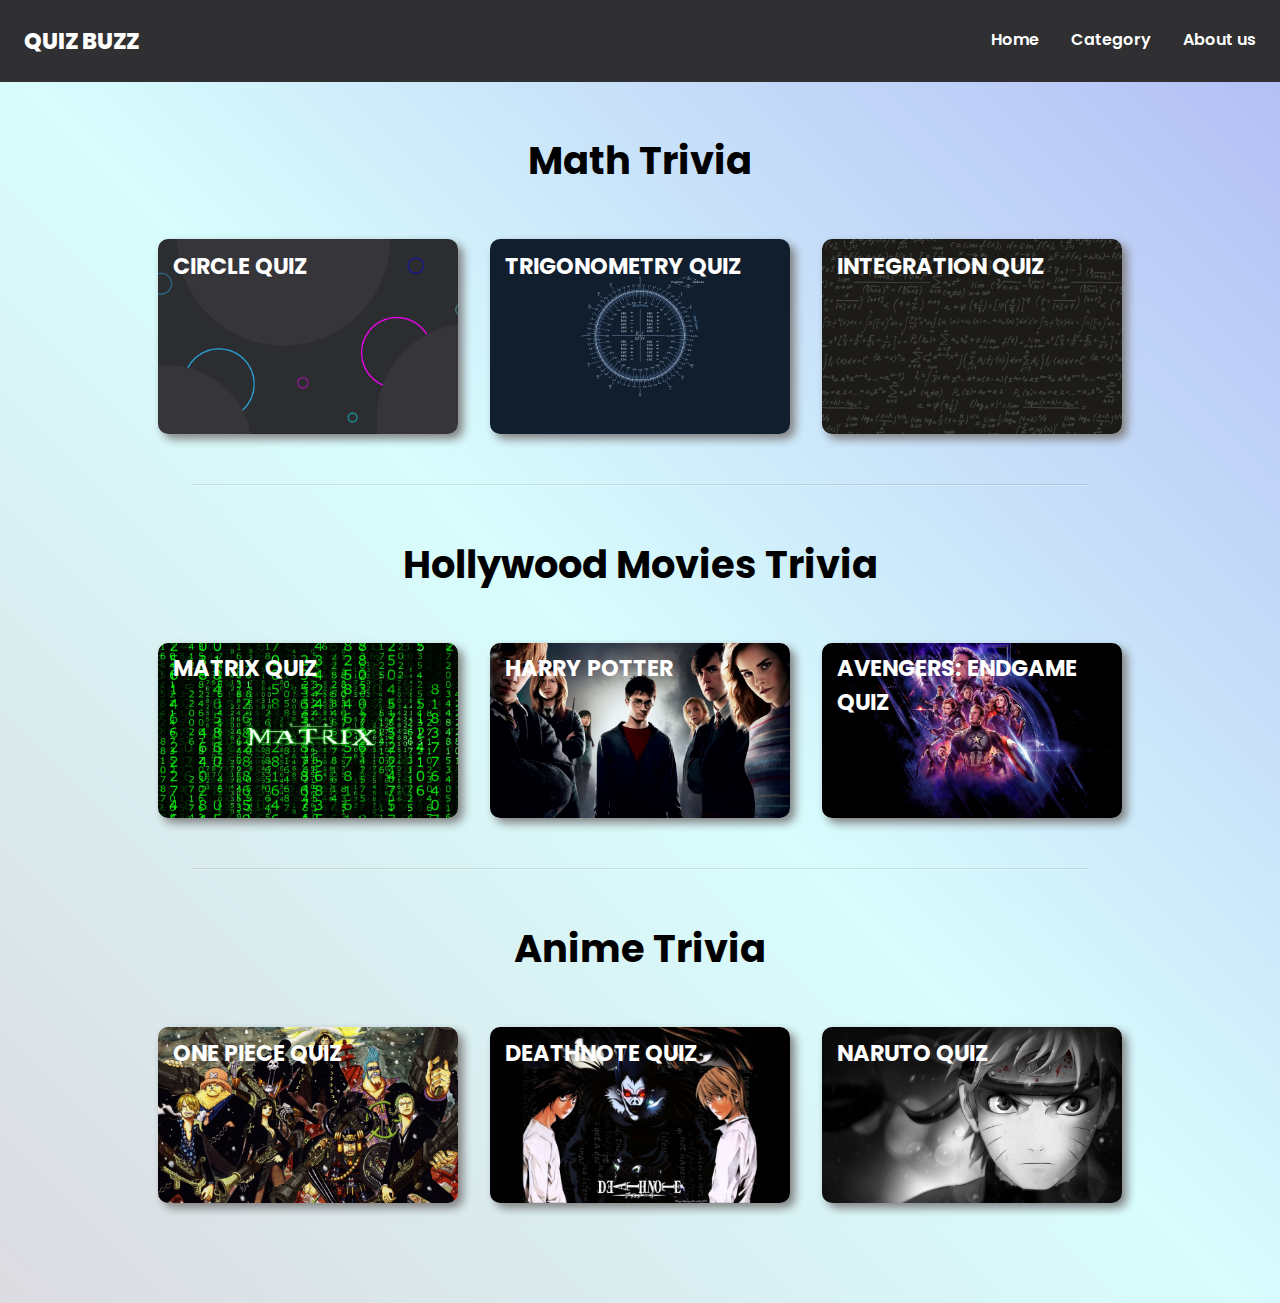
==== quiz-category/quiz-category.html @ 8f18f22f "feat: added quiz by category page" ====
<!DOCTYPE html>
<html lang="en">
<head>
    <meta charset="UTF-8">
    <meta http-equiv="X-UA-Compatible" content="IE=edge">
    <meta name="viewport" content="width=device-width, initial-scale=1.0">
    <title>Quiz Category</title>
    <link rel="stylesheet" href="../css/style.css">
    <link rel="stylesheet" href="../css/navbar.css">
    <link rel="stylesheet" href="./quiz-category.css">
</head>
<body>
    <header>
        <nav class="navbar">
            <span class="brand-name">QUIZ BUZZ</span>
            <ul class="nav-links">
                <li>
                    <a href="#" class="nav-item">Home</a>
                    <p class="active"></p>
                </li>
                <li>
                    <a href="#" class="nav-item">Category</a>
                    <p class="active"></p>
                </li>
                <li>
                    <a href="#" class="nav-item">About us</a>
                    <p class="active"></p>
                </li>
            </section>
        </nav>
    </header>
    <main>
        <div class="category-container">
            <h2 class="category-title">Math Trivia</h2>
            <div class="category-card-container">
                <div class="card-container">
                    <img src="../assets/math/circles.jpg" alt="circles" class="card-img">
                    <div class="category-name">CIRCLE QUIZ</div>
                </div>
                <div class="card-container">
                    <img src="../assets/math/trigonometry.jpg" alt="trigonometry" class="card-img">
                    <div class="category-name">TRIGONOMETRY QUIZ</div>
                </div>
                <div class="card-container">
                    <img src="../assets/math/integration.jpg" alt="integration" class="card-img">
                    <div class="category-name">INTEGRATION QUIZ</div>
                </div>
            </div>
        </div>
        <hr>

        <div class="category-container">
            <h2 class="category-title">Hollywood Movies Trivia</h2>
            <div class="category-card-container">
                <div class="card-container">
                    <img src="../assets/movies/matrix.jpg" alt="matrix" class="card-img">
                    <div class="category-name">MATRIX QUIZ</div>
                </div>
                <div class="card-container">
                    <img src="../assets/movies/harry potter.jpg" alt="harry-potter" class="card-img">
                    <div class="category-name">HARRY POTTER</div>
                </div>
                <div class="card-container">
                    <img src="../assets/movies/avengers.png" alt="avengers-endgame" class="card-img">
                    <div class="category-name">AVENGERS: ENDGAME QUIZ</div>
                </div>
            </div>
        </div>
        <hr>

        <div class="category-container">
            <h2 class="category-title">Anime Trivia</h2>
            <div class="category-card-container">
                <div class="card-container">
                    <img src="../assets/anime/one-piece.jpg" alt="math-trivia" class="card-img">
                    <div class="category-name">ONE PIECE QUIZ</div>
                </div>
                <div class="card-container">
                    <img src="../assets/anime/death-note.jpg" alt="math-trivia" class="card-img">
                    <div class="category-name">DEATHNOTE QUIZ</div>
                </div>
                <div class="card-container">
                    <img src="../assets/anime/naruto.jpg" alt="math-trivia" class="card-img">
                    <div class="category-name">NARUTO QUIZ</div>
                </div>
            </div>
        </div>
    </main>
</body>
</html>
---- css/style.css ----
@import url('https://fonts.googleapis.com/css2?family=Poppins:wght@100;200;300;400;500;600;700;800;900&display=swap');

/* reset css */

* {
    margin: 0;
    padding: 0;
    box-sizing: border-box;
    font-family: 'Poppins', sans-serif;
}

/* colors */

:root {
    --nav-background: #303032;
    --white-color: #FFFFFF;
    --gray-color: gray;
}
---- css/navbar.css ----
header {
    position: sticky;
    top: 0;
    z-index: 5;
}

.navbar {
    display: flex;
    align-items: center;
    justify-content: space-between;
    flex: 1 1 100%;
    padding: 1.5rem;
    color: var(--white-color);
    background-color: var(--nav-background);
}

.brand-name {
    cursor: pointer;
    font-size: 1.4rem;
    font-weight: 800;
}

.nav-links {
    display: flex;
    flex-shrink: 1;
    gap: 2rem;
    font-weight: 600;
    list-style: none;
}

.nav-item {
    color: var(--white-color);
    text-decoration: none;
}

.active {
    width: 0%;
    height: 2px;
    margin-top: .1rem;
    background-color: var(--white-color);
    transition: width .5s ease;
}

.nav-links>li:hover>.active {
    width: 100%;
}
---- quiz-category/quiz-category.css ----
main {
    height: 100%;
    padding-bottom: 3.125rem;
    background-image: linear-gradient(45deg, #dcdbe1, #d8fdfd, #b4bff5);
}

.category-container {
    width: 90%;
    margin: 0 auto;
    display: flex;
    flex-direction: column;
    align-items: center;
    justify-content: center;
    padding: 50px 0;
}

.category-title {
    margin-bottom: 3.125rem;
    text-align: center;
    font-size: 2.4rem;
}

/* hr style */

hr {
    border: 0;
    height: 0;
    width: 70%;
    margin: 0 auto;
    border-top: 1px solid rgba(0, 0, 0, 0.1);
    border-bottom: 1px solid rgba(255, 255, 255, 0.3);
}

/* category quiz card container */

.category-card-container {
    display: flex;
    cursor: pointer;
    flex-wrap: wrap;
    justify-content: center;
    gap: 2rem;
}

.card-container {
    position: relative;
    width: 18.75rem;
    border-radius: 10px;
    box-shadow: 5px 5px 10px var(--gray-color);
    transition: 350ms transform ease;
}

.card-container:hover {
    transform: scale(1.05);
}

.card-img {
    border-radius: 10px;
    max-width: 100%;
    height: 100%;
    object-fit: cover;
}

.category-name {
    position: absolute;
    top: 5%;
    left: 5%;
    font-size: 1.4rem;
    font-weight: 700;
    color: var(--white-color);
}

/* category quiz card end */
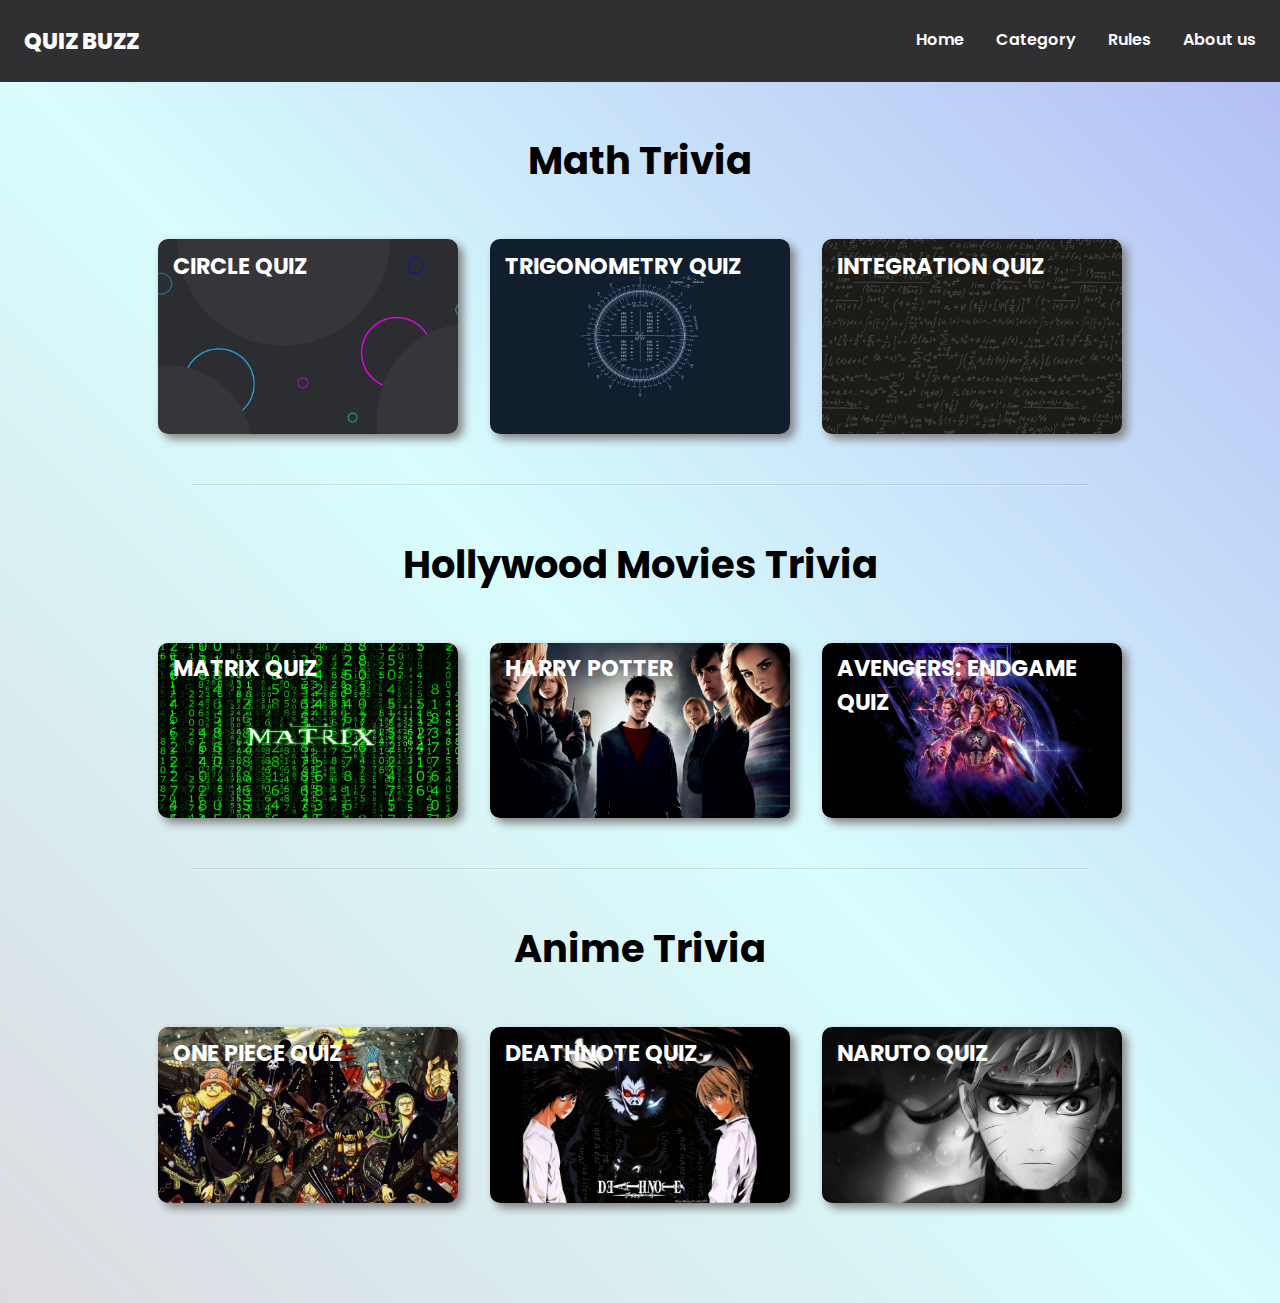
==== commit 415c24f7: "add: added rules link to navbar" ====
--- a/quiz-category/quiz-category.html
+++ b/quiz-category/quiz-category.html
@@ -15,11 +15,15 @@
             <span class="brand-name">QUIZ BUZZ</span>
             <ul class="nav-links">
                 <li>
-                    <a href="#" class="nav-item">Home</a>
+                    <a href="../index.html" class="nav-item">Home</a>
                     <p class="active"></p>
                 </li>
                 <li>
-                    <a href="#" class="nav-item">Category</a>
+                    <a href="./quiz-category.html" class="nav-item">Category</a>
+                    <p class="active"></p>
+                </li>
+                <li>
+                    <a href="../quiz-rules/rules.html" class="nav-item">Rules</a>
                     <p class="active"></p>
                 </li>
                 <li>
--- a/css/style.css
+++ b/css/style.css
@@ -15,4 +15,9 @@
     --nav-background: #303032;
     --white-color: #FFFFFF;
     --gray-color: gray;
+    --border-top-hr: rgba(0, 0, 0, 0.1);
+    --border-bottom-hr: rgba(255, 255, 255, 0.3);
+    --gradient-1: #dcdbe1;
+    --gradient-2: #d8fdfd;
+    --gradient-3: #b4bff5;
 }--- a/quiz-category/quiz-category.css
+++ b/quiz-category/quiz-category.css
@@ -1,7 +1,7 @@
 main {
     height: 100%;
     padding-bottom: 3.125rem;
-    background-image: linear-gradient(45deg, #dcdbe1, #d8fdfd, #b4bff5);
+    background-image: linear-gradient(45deg, var(--gradient-1), var(--gradient-2), var(--gradient-3));
 }
 
 .category-container {
@@ -27,8 +27,8 @@
     height: 0;
     width: 70%;
     margin: 0 auto;
-    border-top: 1px solid rgba(0, 0, 0, 0.1);
-    border-bottom: 1px solid rgba(255, 255, 255, 0.3);
+    border-top: 1px solid var(--border-top-hr);
+    border-bottom: 1px solid var(--border-bottom-hr);
 }
 
 /* category quiz card container */
